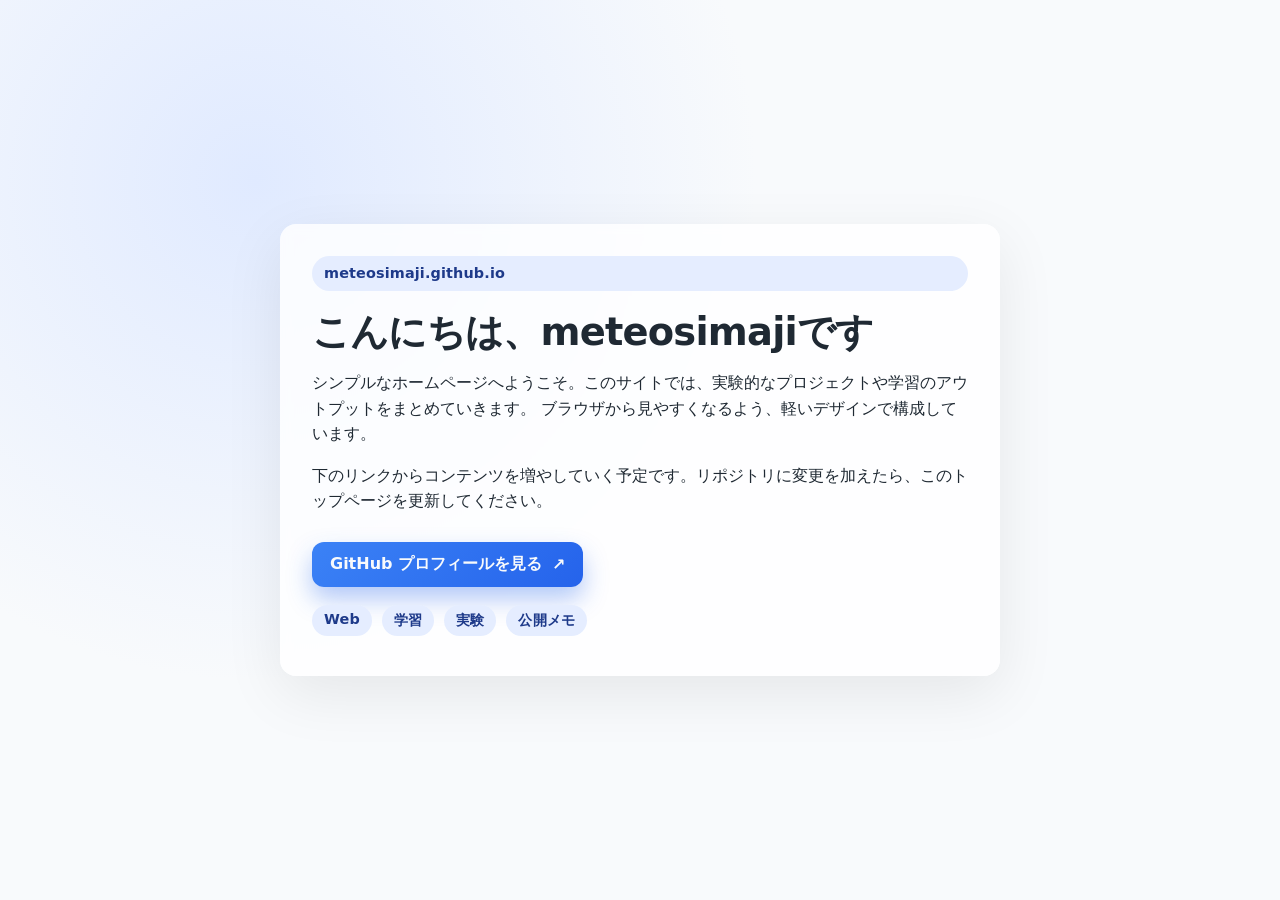
==== index.html @ fefc8fbe "Add simple homepage" ====
<!DOCTYPE html>
<html lang="ja">
<head>
  <meta charset="UTF-8" />
  <meta name="viewport" content="width=device-width, initial-scale=1.0" />
  <title>Welcome to meteosimaji</title>
  <style>
    :root {
      color-scheme: light dark;
      --bg: #f5f7fb;
      --fg: #1f2933;
      --accent: #3b82f6;
      --card: #ffffffcc;
    }

    * {
      box-sizing: border-box;
    }

    body {
      margin: 0;
      min-height: 100vh;
      display: flex;
      align-items: center;
      justify-content: center;
      background: radial-gradient(circle at 20% 20%, #e0eaff, #f8fafc 40%),
        radial-gradient(circle at 80% 0%, #c7d2fe, transparent 35%),
        var(--bg);
      color: var(--fg);
      font-family: "Inter", system-ui, -apple-system, BlinkMacSystemFont, "Segoe UI", sans-serif;
    }

    main {
      background: var(--card);
      backdrop-filter: blur(6px);
      border-radius: 16px;
      padding: 32px;
      max-width: 720px;
      width: 90%;
      box-shadow: 0 18px 60px rgba(0, 0, 0, 0.08);
    }

    h1 {
      margin: 0 0 12px;
      font-size: 2.4rem;
      letter-spacing: -0.02em;
    }

    p {
      line-height: 1.6;
      margin: 0 0 16px;
    }

    .cta {
      display: inline-flex;
      align-items: center;
      gap: 10px;
      margin-top: 12px;
      padding: 12px 18px;
      background: linear-gradient(135deg, var(--accent), #2563eb);
      color: #f8fafc;
      border-radius: 12px;
      text-decoration: none;
      font-weight: 600;
      box-shadow: 0 12px 25px rgba(37, 99, 235, 0.35);
      transition: transform 0.12s ease, box-shadow 0.12s ease;
    }

    .cta:hover {
      transform: translateY(-2px);
      box-shadow: 0 16px 32px rgba(37, 99, 235, 0.4);
    }

    .tags {
      display: flex;
      flex-wrap: wrap;
      gap: 10px;
      margin: 18px 0 8px;
      padding: 0;
      list-style: none;
    }

    .tag {
      padding: 6px 12px;
      background: #e5edff;
      color: #1e3a8a;
      border-radius: 999px;
      font-size: 0.9rem;
      font-weight: 600;
      letter-spacing: 0.01em;
    }
  </style>
</head>
<body>
  <main>
    <p class="tag">meteosimaji.github.io</p>
    <h1>こんにちは、meteosimajiです</h1>
    <p>
      シンプルなホームページへようこそ。このサイトでは、実験的なプロジェクトや学習のアウトプットをまとめていきます。
      ブラウザから見やすくなるよう、軽いデザインで構成しています。
    </p>
    <p>
      下のリンクからコンテンツを増やしていく予定です。リポジトリに変更を加えたら、このトップページを更新してください。
    </p>
    <a class="cta" href="https://github.com/meteosimaji" target="_blank" rel="noreferrer noopener">
      GitHub プロフィールを見る
      <span aria-hidden="true">↗</span>
    </a>
    <ul class="tags" aria-label="現在取り組んでいるテーマ">
      <li class="tag">Web</li>
      <li class="tag">学習</li>
      <li class="tag">実験</li>
      <li class="tag">公開メモ</li>
    </ul>
  </main>
</body>
</html>
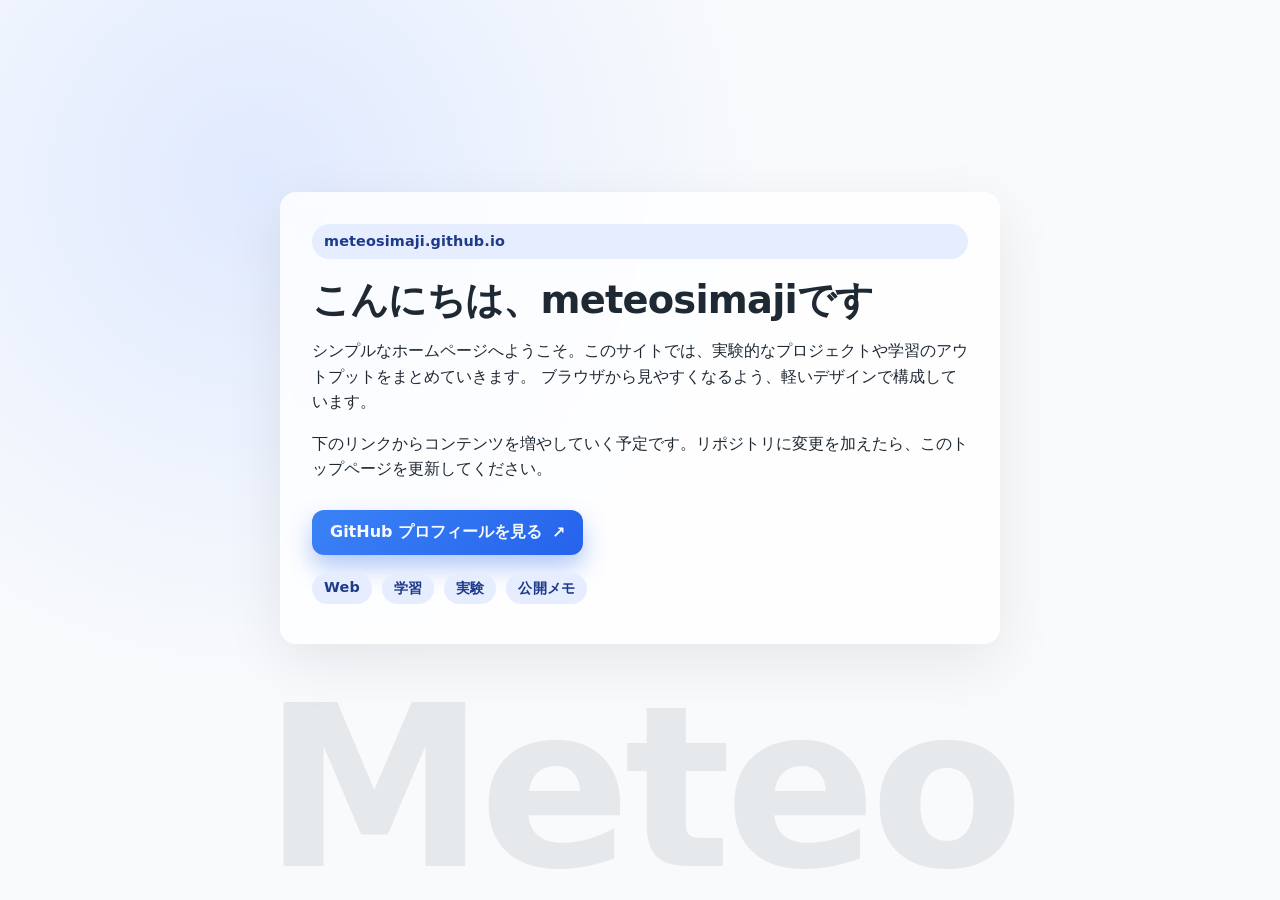
==== commit 3d41c1cd: "Add large Meteo footer wordmark" ====
--- a/index.html
+++ b/index.html
@@ -23,6 +23,8 @@
       display: flex;
       align-items: center;
       justify-content: center;
+      position: relative;
+      padding: 32px 16px 96px;
       background: radial-gradient(circle at 20% 20%, #e0eaff, #f8fafc 40%),
         radial-gradient(circle at 80% 0%, #c7d2fe, transparent 35%),
         var(--bg);
@@ -36,8 +38,9 @@
       border-radius: 16px;
       padding: 32px;
       max-width: 720px;
-      width: 90%;
+      width: 100%;
       box-shadow: 0 18px 60px rgba(0, 0, 0, 0.08);
+      z-index: 1;
     }
 
     h1 {
@@ -89,6 +92,21 @@
       font-weight: 600;
       letter-spacing: 0.01em;
     }
+
+    .footer-brand {
+      position: fixed;
+      inset: auto 0 0;
+      padding: 0 18px 8px;
+      font-size: clamp(4rem, 20vw, 14rem);
+      font-weight: 900;
+      letter-spacing: -0.03em;
+      color: rgba(31, 41, 51, 0.08);
+      text-align: center;
+      line-height: 0.92;
+      pointer-events: none;
+      user-select: none;
+      mix-blend-mode: multiply;
+    }
   </style>
 </head>
 <body>
@@ -113,5 +131,6 @@
       <li class="tag">公開メモ</li>
     </ul>
   </main>
+  <div class="footer-brand" aria-hidden="true">Meteo</div>
 </body>
 </html>
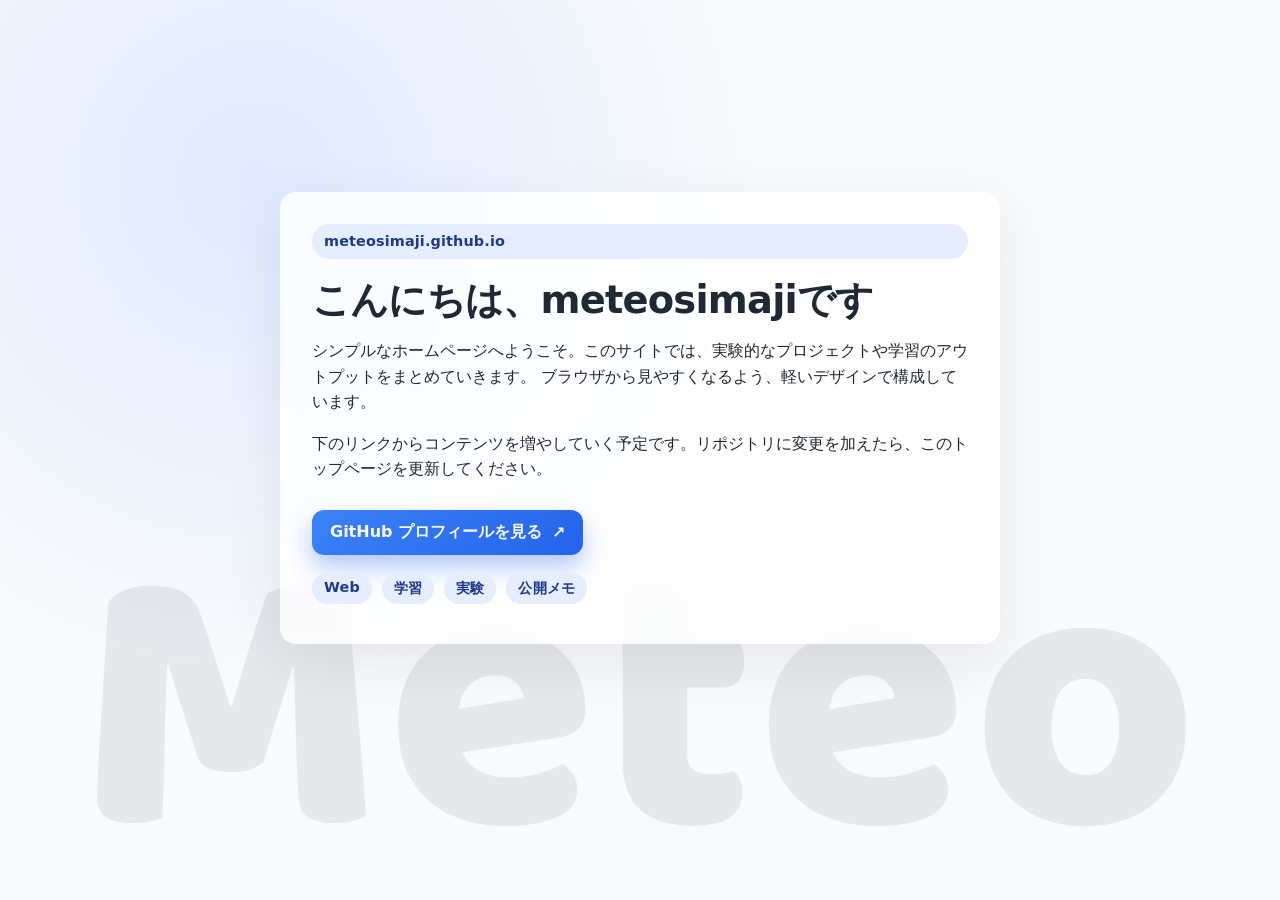
==== commit 5647ce16: "Make footer brand span viewport width" ====
--- a/index.html
+++ b/index.html
@@ -5,6 +5,8 @@
   <meta name="viewport" content="width=device-width, initial-scale=1.0" />
   <title>Welcome to meteosimaji</title>
   <style>
+    @import url("https://fonts.googleapis.com/css2?family=Baloo+2:wght@700;800&display=swap");
+
     :root {
       color-scheme: light dark;
       --bg: #f5f7fb;
@@ -96,16 +98,26 @@
     .footer-brand {
       position: fixed;
       inset: auto 0 0;
-      padding: 0 18px 8px;
-      font-size: clamp(4rem, 20vw, 14rem);
-      font-weight: 900;
-      letter-spacing: -0.03em;
+      padding: 0 10px 10px;
+      font-size: clamp(7rem, 30vw, 24rem);
+      font-family: "Baloo 2", "Inter", system-ui, -apple-system, BlinkMacSystemFont,
+        "Segoe UI", sans-serif;
+      font-weight: 800;
+      letter-spacing: clamp(-0.02em, 0.38vw, 0.36em);
       color: rgba(31, 41, 51, 0.08);
       text-align: center;
       line-height: 0.92;
-      pointer-events: none;
       user-select: none;
       mix-blend-mode: multiply;
+      text-decoration: none;
+      display: block;
+      width: 100%;
+      transition: transform 120ms ease, color 120ms ease;
+    }
+
+    .footer-brand:hover {
+      transform: scale(1.03);
+      color: rgba(31, 41, 51, 0.12);
     }
   </style>
 </head>
@@ -131,6 +143,13 @@
       <li class="tag">公開メモ</li>
     </ul>
   </main>
-  <div class="footer-brand" aria-hidden="true">Meteo</div>
+  <a
+    class="footer-brand"
+    href="https://x.com/meteo_IDT"
+    target="_blank"
+    rel="noreferrer noopener"
+  >
+    Meteo
+  </a>
 </body>
 </html>
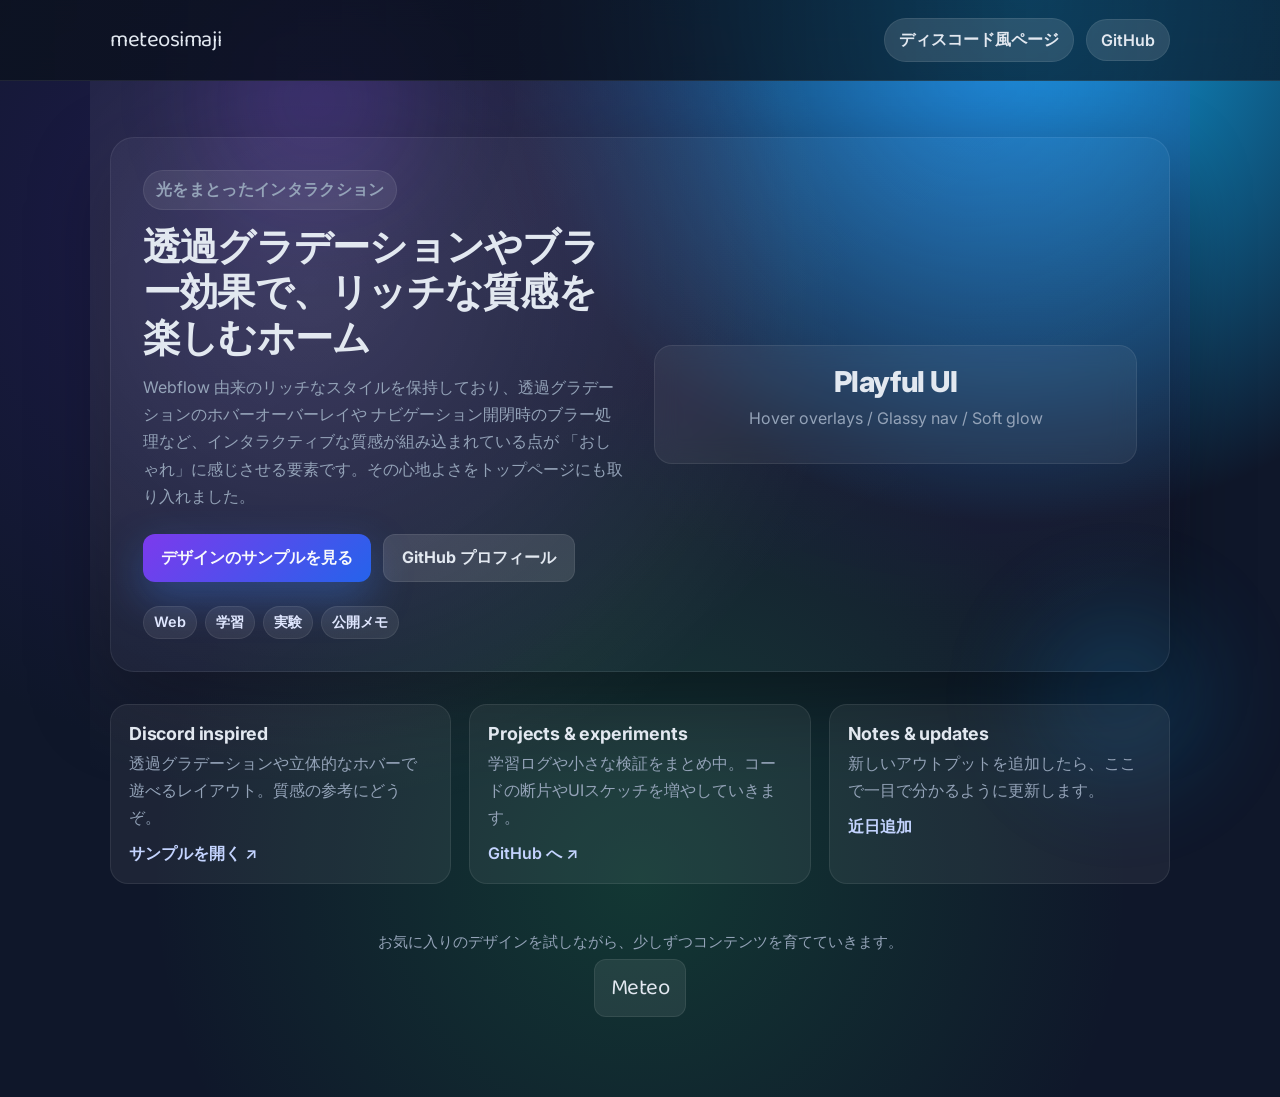
==== commit b08eb17a: "Revamp homepage design" ====
--- a/index.html
+++ b/index.html
@@ -5,14 +5,19 @@
   <meta name="viewport" content="width=device-width, initial-scale=1.0" />
   <title>Welcome to meteosimaji</title>
   <style>
-    @import url("https://fonts.googleapis.com/css2?family=Baloo+2:wght@700;800&display=swap");
+    @import url("https://fonts.googleapis.com/css2?family=Baloo+2:wght@700;800&family=Inter:wght@400;500;600;700&display=swap");
 
     :root {
       color-scheme: light dark;
-      --bg: #f5f7fb;
-      --fg: #1f2933;
-      --accent: #3b82f6;
-      --card: #ffffffcc;
+      --bg: #0f172a;
+      --fg: #e2e8f0;
+      --muted: #94a3b8;
+      --accent: #7c3aed;
+      --accent-2: #2563eb;
+      --card: rgba(255, 255, 255, 0.06);
+      --stroke: rgba(255, 255, 255, 0.08);
+      --glass: rgba(255, 255, 255, 0.12);
+      --blur: blur(14px);
     }
 
     * {
@@ -22,134 +27,397 @@
     body {
       margin: 0;
       min-height: 100vh;
-      display: flex;
-      align-items: center;
-      justify-content: center;
-      position: relative;
-      padding: 32px 16px 96px;
-      background: radial-gradient(circle at 20% 20%, #e0eaff, #f8fafc 40%),
-        radial-gradient(circle at 80% 0%, #c7d2fe, transparent 35%),
+      font-family: "Inter", system-ui, -apple-system, BlinkMacSystemFont, "Segoe UI", sans-serif;
+      background: radial-gradient(circle at 20% 20%, #1e1b4b, transparent 40%),
+        radial-gradient(circle at 80% 0%, #0ea5e9, transparent 35%),
+        radial-gradient(circle at 50% 80%, #22c55e30, transparent 45%),
         var(--bg);
       color: var(--fg);
-      font-family: "Inter", system-ui, -apple-system, BlinkMacSystemFont, "Segoe UI", sans-serif;
+      overflow-x: hidden;
+    }
+
+    .glow {
+      position: fixed;
+      inset: -10% auto auto 10%;
+      width: 380px;
+      height: 380px;
+      background: radial-gradient(circle, #7c3aed55 0%, transparent 60%);
+      filter: blur(40px);
+      opacity: 0.7;
+      z-index: 0;
+      animation: drift 16s ease-in-out infinite alternate;
+    }
+
+    .glow.secondary {
+      inset: auto 0 5% auto;
+      width: 320px;
+      height: 320px;
+      background: radial-gradient(circle, #0ea5e955 0%, transparent 60%);
+      animation-duration: 18s;
+    }
+
+    @keyframes drift {
+      from {
+        transform: translateY(-12px) translateX(8px) scale(1);
+      }
+      to {
+        transform: translateY(18px) translateX(-16px) scale(1.06);
+      }
+    }
+
+    header {
+      position: sticky;
+      top: 0;
+      backdrop-filter: var(--blur);
+      background: linear-gradient(90deg, rgba(12, 18, 32, 0.88), rgba(12, 18, 32, 0.65));
+      border-bottom: 1px solid var(--stroke);
+      z-index: 10;
+    }
+
+    nav {
+      max-width: 1100px;
+      margin: 0 auto;
+      padding: 18px 20px;
+      display: flex;
+      align-items: center;
+      justify-content: space-between;
+      gap: 16px;
+    }
+
+    .brand {
+      display: inline-flex;
+      align-items: center;
+      gap: 12px;
+      font-family: "Baloo 2", "Inter", system-ui, -apple-system, BlinkMacSystemFont, "Segoe UI", sans-serif;
+      font-size: 1.4rem;
+      color: var(--fg);
+      text-decoration: none;
+      letter-spacing: -0.02em;
+      transition: transform 120ms ease, color 120ms ease;
+    }
+
+    .brand:hover {
+      color: #fff;
+      transform: translateY(-1px);
+    }
+
+    .nav-links {
+      display: flex;
+      align-items: center;
+      gap: 12px;
+    }
+
+    .pill {
+      padding: 10px 14px;
+      border-radius: 999px;
+      background: var(--glass);
+      border: 1px solid var(--stroke);
+      color: var(--fg);
+      text-decoration: none;
+      font-weight: 600;
+      display: inline-flex;
+      gap: 8px;
+      align-items: center;
+      transition: background 120ms ease, transform 120ms ease, border-color 120ms ease;
+    }
+
+    .pill:hover {
+      transform: translateY(-1px);
+      background: rgba(255, 255, 255, 0.16);
+      border-color: rgba(255, 255, 255, 0.24);
     }
 
     main {
-      background: var(--card);
-      backdrop-filter: blur(6px);
-      border-radius: 16px;
+      position: relative;
+      z-index: 1;
+      max-width: 1100px;
+      margin: 0 auto;
+      padding: 56px 20px 80px;
+    }
+
+    .hero {
+      display: grid;
+      grid-template-columns: repeat(auto-fit, minmax(320px, 1fr));
+      align-items: center;
+      gap: 28px;
       padding: 32px;
-      max-width: 720px;
-      width: 100%;
-      box-shadow: 0 18px 60px rgba(0, 0, 0, 0.08);
+      background: linear-gradient(145deg, rgba(255, 255, 255, 0.04), rgba(255, 255, 255, 0.02));
+      border: 1px solid var(--stroke);
+      border-radius: 24px;
+      box-shadow: 0 30px 80px rgba(0, 0, 0, 0.35);
+      overflow: hidden;
+    }
+
+    .hero::before {
+      content: "";
+      position: absolute;
+      inset: 0;
+      background: radial-gradient(circle at 20% 20%, rgba(255, 255, 255, 0.12), transparent 45%),
+        radial-gradient(circle at 80% 0%, rgba(124, 58, 237, 0.14), transparent 40%);
+      pointer-events: none;
+      z-index: 0;
+    }
+
+    .hero-content {
+      position: relative;
       z-index: 1;
+      display: grid;
+      gap: 14px;
+    }
+
+    .eyebrow {
+      display: inline-flex;
+      align-items: center;
+      gap: 10px;
+      padding: 8px 12px;
+      border-radius: 999px;
+      background: rgba(255, 255, 255, 0.08);
+      border: 1px solid var(--stroke);
+      color: var(--muted);
+      font-weight: 600;
+      width: fit-content;
+      letter-spacing: 0.02em;
     }
 
     h1 {
-      margin: 0 0 12px;
-      font-size: 2.4rem;
+      margin: 0;
+      font-size: clamp(2rem, 3vw, 2.8rem);
       letter-spacing: -0.02em;
+      line-height: 1.18;
     }
 
     p {
-      line-height: 1.6;
-      margin: 0 0 16px;
+      margin: 0;
+      line-height: 1.7;
+      color: var(--muted);
+    }
+
+    .hero-cta {
+      display: flex;
+      flex-wrap: wrap;
+      gap: 12px;
+      margin-top: 10px;
     }
 
     .cta {
       display: inline-flex;
       align-items: center;
       gap: 10px;
-      margin-top: 12px;
       padding: 12px 18px;
-      background: linear-gradient(135deg, var(--accent), #2563eb);
+      background: linear-gradient(135deg, var(--accent), var(--accent-2));
       color: #f8fafc;
       border-radius: 12px;
       text-decoration: none;
+      font-weight: 700;
+      box-shadow: 0 16px 40px rgba(59, 130, 246, 0.35);
+      transition: transform 120ms ease, box-shadow 120ms ease;
+    }
+
+    .cta:hover {
+      transform: translateY(-2px) scale(1.01);
+      box-shadow: 0 20px 48px rgba(37, 99, 235, 0.45);
+    }
+
+    .ghost {
+      border: 1px solid var(--stroke);
+      background: var(--glass);
+      color: var(--fg);
+      box-shadow: none;
+    }
+
+    .ghost:hover {
+      background: rgba(255, 255, 255, 0.18);
+      box-shadow: none;
+    }
+
+    .grid {
+      margin-top: 32px;
+      display: grid;
+      grid-template-columns: repeat(auto-fit, minmax(260px, 1fr));
+      gap: 18px;
+    }
+
+    .card {
+      position: relative;
+      padding: 18px;
+      border-radius: 18px;
+      background: var(--card);
+      border: 1px solid var(--stroke);
+      overflow: hidden;
+      transition: transform 140ms ease, border-color 140ms ease, box-shadow 140ms ease;
+    }
+
+    .card::before {
+      content: "";
+      position: absolute;
+      inset: 0;
+      background: radial-gradient(circle at 20% 20%, rgba(124, 58, 237, 0.12), transparent 45%);
+      opacity: 0;
+      transition: opacity 140ms ease;
+      pointer-events: none;
+    }
+
+    .card:hover {
+      transform: translateY(-4px);
+      border-color: rgba(255, 255, 255, 0.18);
+      box-shadow: 0 18px 42px rgba(0, 0, 0, 0.3);
+    }
+
+    .card:hover::before {
+      opacity: 1;
+    }
+
+    .card h2 {
+      margin: 0 0 6px;
+      font-size: 1.12rem;
+      letter-spacing: -0.01em;
+    }
+
+    .card p {
+      color: var(--muted);
+      margin-bottom: 12px;
+    }
+
+    .card a {
+      color: #c4d4ff;
+      text-decoration: none;
       font-weight: 600;
-      box-shadow: 0 12px 25px rgba(37, 99, 235, 0.35);
-      transition: transform 0.12s ease, box-shadow 0.12s ease;
-    }
-
-    .cta:hover {
-      transform: translateY(-2px);
-      box-shadow: 0 16px 32px rgba(37, 99, 235, 0.4);
-    }
-
-    .tags {
+    }
+
+    .tag-row {
       display: flex;
+      gap: 8px;
       flex-wrap: wrap;
-      gap: 10px;
-      margin: 18px 0 8px;
-      padding: 0;
-      list-style: none;
+      margin-top: 10px;
     }
 
     .tag {
-      padding: 6px 12px;
-      background: #e5edff;
-      color: #1e3a8a;
+      padding: 6px 10px;
+      background: rgba(255, 255, 255, 0.08);
       border-radius: 999px;
+      color: #e0e7ff;
+      font-weight: 600;
       font-size: 0.9rem;
-      font-weight: 600;
-      letter-spacing: 0.01em;
+      border: 1px solid var(--stroke);
+    }
+
+    footer {
+      margin-top: 48px;
+      text-align: center;
+      color: var(--muted);
+      font-size: 0.95rem;
     }
 
     .footer-brand {
-      position: fixed;
-      inset: auto 0 0;
-      padding: 0 10px 10px;
-      font-size: clamp(7rem, 30vw, 24rem);
-      font-family: "Baloo 2", "Inter", system-ui, -apple-system, BlinkMacSystemFont,
-        "Segoe UI", sans-serif;
-      font-weight: 800;
-      letter-spacing: clamp(-0.02em, 0.38vw, 0.36em);
-      color: rgba(31, 41, 51, 0.08);
-      text-align: center;
-      line-height: 0.92;
-      user-select: none;
-      mix-blend-mode: multiply;
+      display: inline-flex;
+      align-items: center;
+      justify-content: center;
+      margin-top: 6px;
+      padding: 10px 16px;
+      border-radius: 12px;
       text-decoration: none;
-      display: block;
-      width: 100%;
-      transition: transform 120ms ease, color 120ms ease;
+      color: var(--fg);
+      font-family: "Baloo 2", "Inter", system-ui, -apple-system, BlinkMacSystemFont, "Segoe UI", sans-serif;
+      font-size: 1.4rem;
+      letter-spacing: -0.02em;
+      background: rgba(255, 255, 255, 0.08);
+      border: 1px solid var(--stroke);
+      transition: transform 120ms ease, background 120ms ease;
     }
 
     .footer-brand:hover {
-      transform: scale(1.03);
-      color: rgba(31, 41, 51, 0.12);
+      transform: translateY(-1px);
+      background: rgba(255, 255, 255, 0.14);
+    }
+
+    @media (max-width: 600px) {
+      nav {
+        flex-direction: column;
+        align-items: flex-start;
+      }
+
+      .nav-links {
+        width: 100%;
+        justify-content: space-between;
+      }
+
+      .hero {
+        padding: 24px;
+      }
     }
   </style>
 </head>
 <body>
+  <div class="glow"></div>
+  <div class="glow secondary"></div>
+  <header>
+    <nav>
+      <a class="brand" href="#">meteosimaji</a>
+      <div class="nav-links">
+        <a class="pill" href="discord.html">ディスコード風ページ</a>
+        <a class="pill" href="https://github.com/meteosimaji" target="_blank" rel="noreferrer noopener">GitHub</a>
+      </div>
+    </nav>
+  </header>
+
   <main>
-    <p class="tag">meteosimaji.github.io</p>
-    <h1>こんにちは、meteosimajiです</h1>
-    <p>
-      シンプルなホームページへようこそ。このサイトでは、実験的なプロジェクトや学習のアウトプットをまとめていきます。
-      ブラウザから見やすくなるよう、軽いデザインで構成しています。
-    </p>
-    <p>
-      下のリンクからコンテンツを増やしていく予定です。リポジトリに変更を加えたら、このトップページを更新してください。
-    </p>
-    <a class="cta" href="https://github.com/meteosimaji" target="_blank" rel="noreferrer noopener">
-      GitHub プロフィールを見る
-      <span aria-hidden="true">↗</span>
-    </a>
-    <ul class="tags" aria-label="現在取り組んでいるテーマ">
-      <li class="tag">Web</li>
-      <li class="tag">学習</li>
-      <li class="tag">実験</li>
-      <li class="tag">公開メモ</li>
-    </ul>
+    <section class="hero">
+      <div class="hero-content">
+        <span class="eyebrow">光をまとったインタラクション</span>
+        <h1>透過グラデーションやブラー効果で、リッチな質感を楽しむホーム</h1>
+        <p>
+          Webflow 由来のリッチなスタイルを保持しており、透過グラデーションのホバーオーバーレイや
+          ナビゲーション開閉時のブラー処理など、インタラクティブな質感が組み込まれている点が
+          「おしゃれ」に感じさせる要素です。その心地よさをトップページにも取り入れました。
+        </p>
+        <div class="hero-cta">
+          <a class="cta" href="discord.html">デザインのサンプルを見る</a>
+          <a class="cta ghost" href="https://github.com/meteosimaji" target="_blank" rel="noreferrer noopener">GitHub プロフィール</a>
+        </div>
+        <div class="tag-row" aria-label="現在取り組んでいるテーマ">
+          <span class="tag">Web</span>
+          <span class="tag">学習</span>
+          <span class="tag">実験</span>
+          <span class="tag">公開メモ</span>
+        </div>
+      </div>
+      <div class="hero-visual" aria-hidden="true">
+        <div class="card" style="height:100%; backdrop-filter: blur(12px); display:grid; place-content:center; text-align:center;">
+          <div style="font-size:1.8rem; font-weight:800; letter-spacing:-0.02em;">Playful UI</div>
+          <p style="margin-top:6px; color:var(--muted);">Hover overlays / Glassy nav / Soft glow</p>
+        </div>
+      </div>
+    </section>
+
+    <section class="grid" aria-label="最新コンテンツ">
+      <article class="card">
+        <h2>Discord inspired</h2>
+        <p>透過グラデーションや立体的なホバーで遊べるレイアウト。質感の参考にどうぞ。</p>
+        <a href="discord.html">サンプルを開く ↗</a>
+      </article>
+      <article class="card">
+        <h2>Projects &amp; experiments</h2>
+        <p>学習ログや小さな検証をまとめ中。コードの断片やUIスケッチを増やしていきます。</p>
+        <a href="https://github.com/meteosimaji" target="_blank" rel="noreferrer noopener">GitHub へ ↗</a>
+      </article>
+      <article class="card">
+        <h2>Notes &amp; updates</h2>
+        <p>新しいアウトプットを追加したら、ここで一目で分かるように更新します。</p>
+        <a href="#">近日追加</a>
+      </article>
+    </section>
+
+    <footer>
+      <div>お気に入りのデザインを試しながら、少しずつコンテンツを育てていきます。</div>
+      <a
+        class="footer-brand"
+        href="https://x.com/meteo_IDT"
+        target="_blank"
+        rel="noreferrer noopener"
+      >
+        Meteo
+      </a>
+    </footer>
   </main>
-  <a
-    class="footer-brand"
-    href="https://x.com/meteo_IDT"
-    target="_blank"
-    rel="noreferrer noopener"
-  >
-    Meteo
-  </a>
 </body>
 </html>
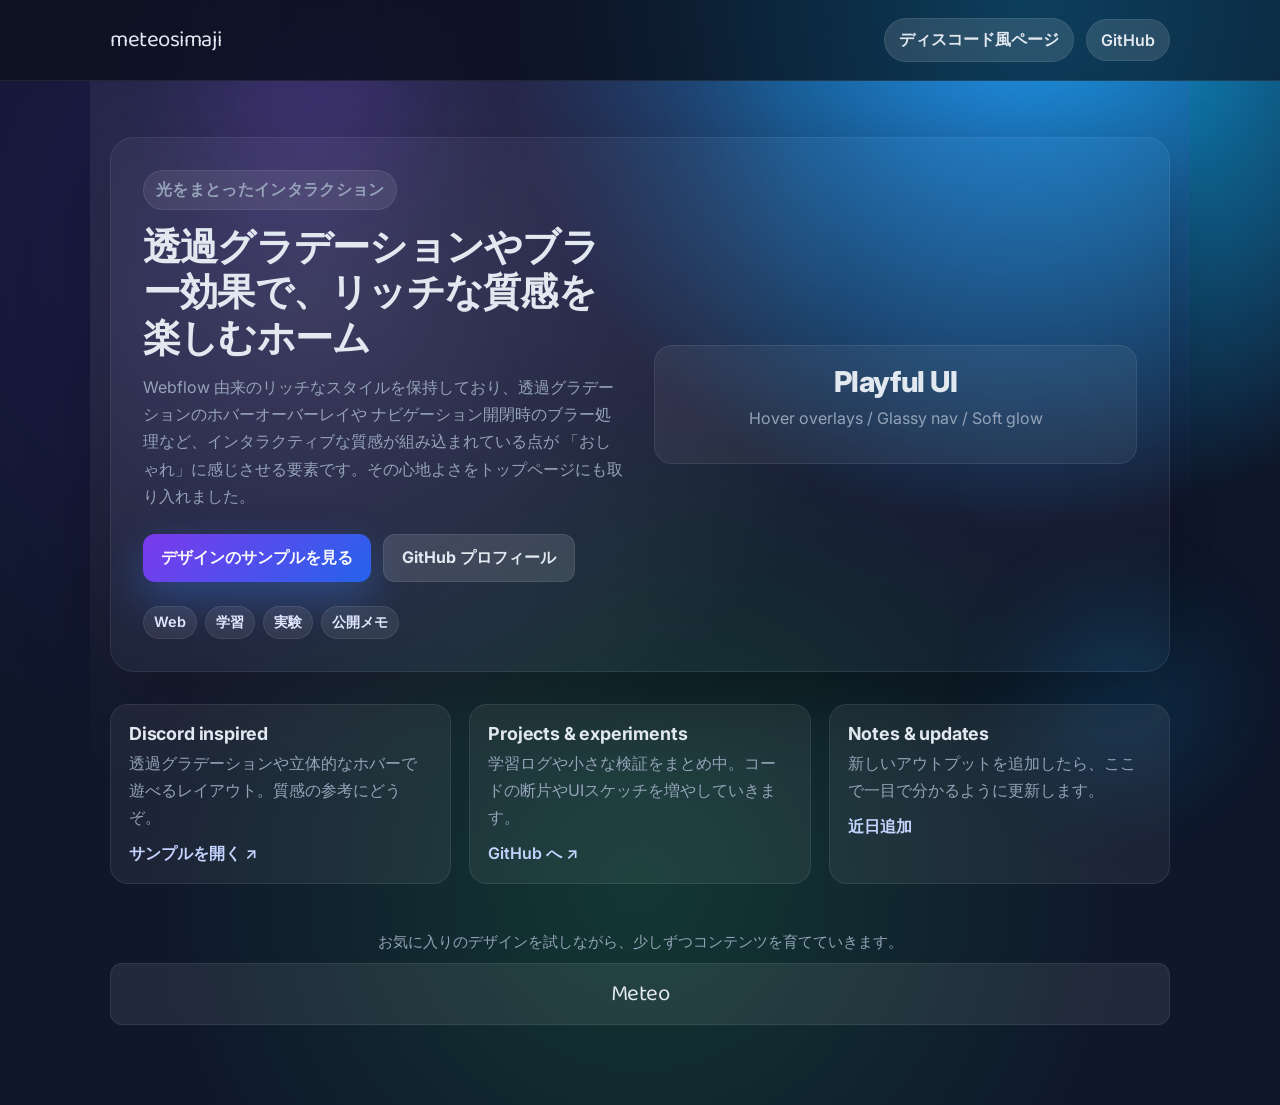
==== commit 60342bd4: "Make footer Meteo link full width" ====
--- a/index.html
+++ b/index.html
@@ -309,12 +309,12 @@
     }
 
     .footer-brand {
-      display: inline-flex;
-      align-items: center;
-      justify-content: center;
-      margin-top: 6px;
-      padding: 10px 16px;
+      display: block;
+      width: 100%;
+      margin-top: 10px;
+      padding: 12px 16px;
       border-radius: 12px;
+      text-align: center;
       text-decoration: none;
       color: var(--fg);
       font-family: "Baloo 2", "Inter", system-ui, -apple-system, BlinkMacSystemFont, "Segoe UI", sans-serif;
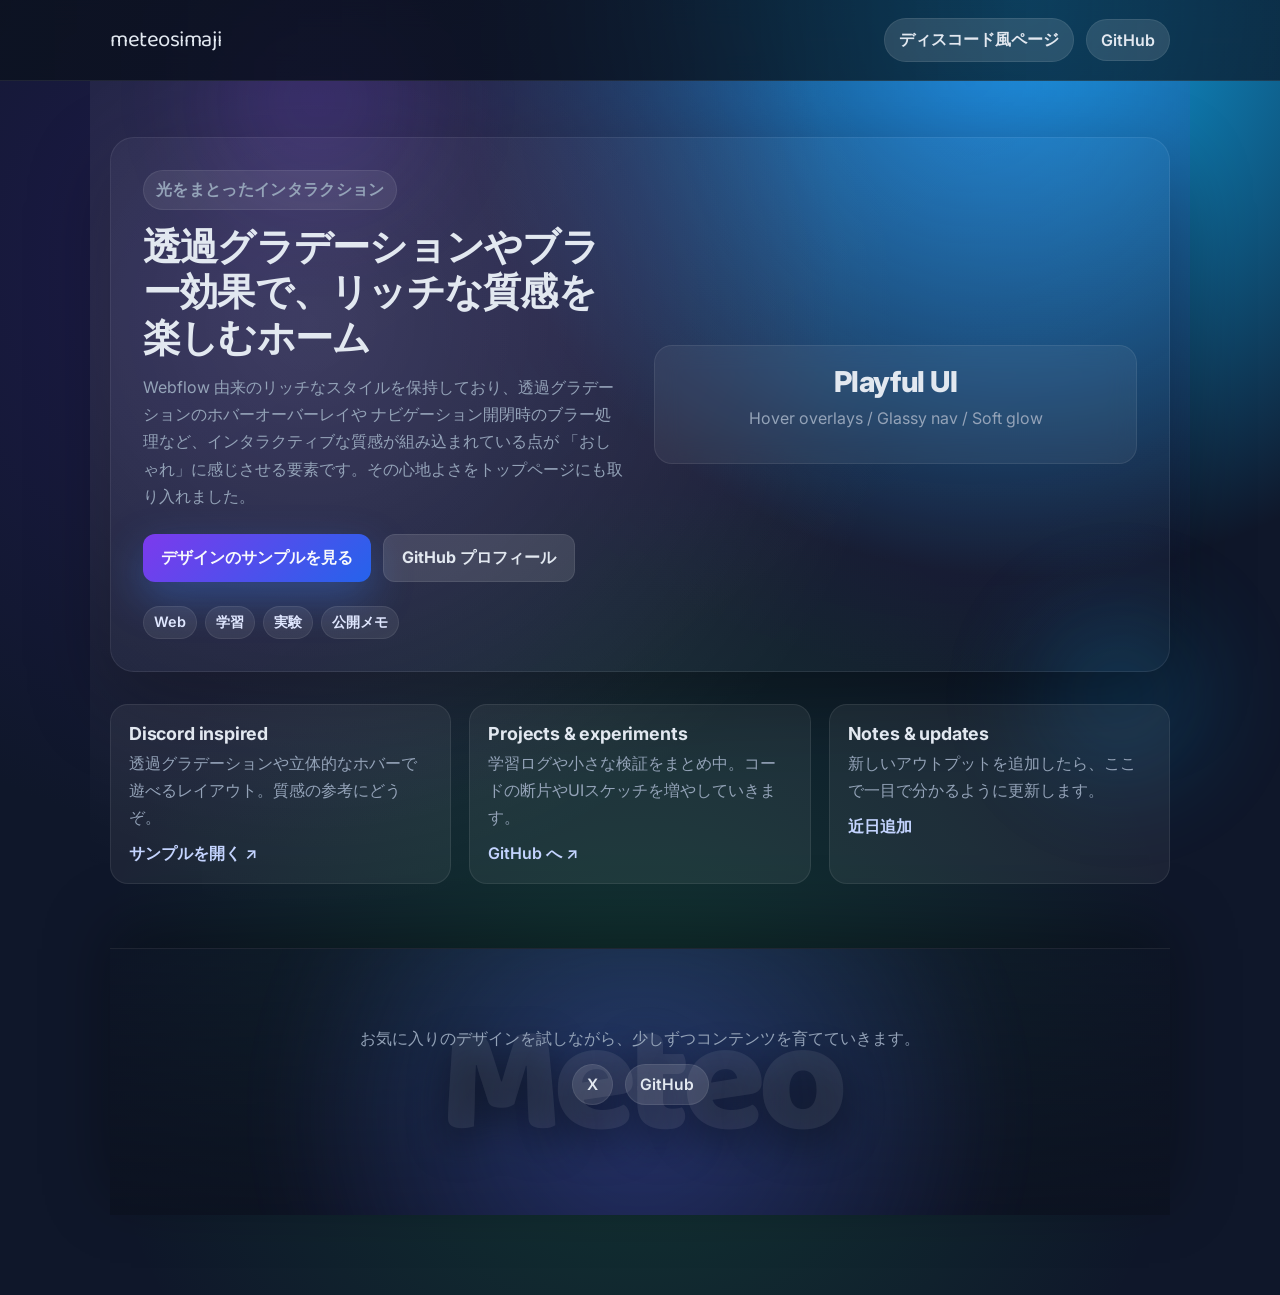
==== commit 9d21d46d: "Restyle footer with full-width Meteo banner" ====
--- a/index.html
+++ b/index.html
@@ -302,32 +302,58 @@
     }
 
     footer {
-      margin-top: 48px;
+      position: relative;
+      margin-top: 64px;
+      padding: 80px 0 110px;
+      overflow: hidden;
+      background: linear-gradient(180deg, rgba(12, 18, 32, 0.4), rgba(12, 18, 32, 0.9));
+      border-top: 1px solid var(--stroke);
+      box-shadow: 0 -20px 60px rgba(0, 0, 0, 0.35);
+    }
+
+    .footer-inner {
+      position: relative;
+      z-index: 1;
+      max-width: 1100px;
+      margin: 0 auto;
+      padding: 0 20px;
       text-align: center;
       color: var(--muted);
-      font-size: 0.95rem;
-    }
-
-    .footer-brand {
-      display: block;
-      width: 100%;
-      margin-top: 10px;
-      padding: 12px 16px;
-      border-radius: 12px;
-      text-align: center;
-      text-decoration: none;
-      color: var(--fg);
+      font-size: 0.98rem;
+    }
+
+    .footer-links {
+      margin-top: 14px;
+      display: flex;
+      justify-content: center;
+      gap: 12px;
+      flex-wrap: wrap;
+    }
+
+    .footer-word {
+      position: absolute;
+      inset: 0;
+      display: grid;
+      place-items: end center;
       font-family: "Baloo 2", "Inter", system-ui, -apple-system, BlinkMacSystemFont, "Segoe UI", sans-serif;
-      font-size: 1.4rem;
-      letter-spacing: -0.02em;
-      background: rgba(255, 255, 255, 0.08);
-      border: 1px solid var(--stroke);
-      transition: transform 120ms ease, background 120ms ease;
-    }
-
-    .footer-brand:hover {
-      transform: translateY(-1px);
-      background: rgba(255, 255, 255, 0.14);
+      font-size: clamp(4.5rem, 12vw, 10rem);
+      font-weight: 800;
+      letter-spacing: -0.05em;
+      color: rgba(255, 255, 255, 0.08);
+      text-transform: none;
+      pointer-events: none;
+      padding-bottom: 8px;
+      text-shadow: 0 14px 40px rgba(0, 0, 0, 0.45);
+    }
+
+    .footer-glow {
+      position: absolute;
+      inset: auto -20% -40% -20%;
+      height: 420px;
+      background: radial-gradient(circle, rgba(124, 58, 237, 0.28) 0%, transparent 50%),
+        radial-gradient(circle, rgba(14, 165, 233, 0.22) 0%, transparent 45%);
+      filter: blur(30px);
+      opacity: 0.8;
     }
 
     @media (max-width: 600px) {
@@ -408,15 +434,15 @@
     </section>
 
     <footer>
-      <div>お気に入りのデザインを試しながら、少しずつコンテンツを育てていきます。</div>
-      <a
-        class="footer-brand"
-        href="https://x.com/meteo_IDT"
-        target="_blank"
-        rel="noreferrer noopener"
-      >
-        Meteo
-      </a>
+      <div class="footer-glow" aria-hidden="true"></div>
+      <div class="footer-word" aria-hidden="true">Meteo</div>
+      <div class="footer-inner">
+        <div>お気に入りのデザインを試しながら、少しずつコンテンツを育てていきます。</div>
+        <div class="footer-links">
+          <a class="pill" href="https://x.com/meteo_IDT" target="_blank" rel="noreferrer noopener">X</a>
+          <a class="pill" href="https://github.com/meteosimaji" target="_blank" rel="noreferrer noopener">GitHub</a>
+        </div>
+      </div>
     </footer>
   </main>
 </body>
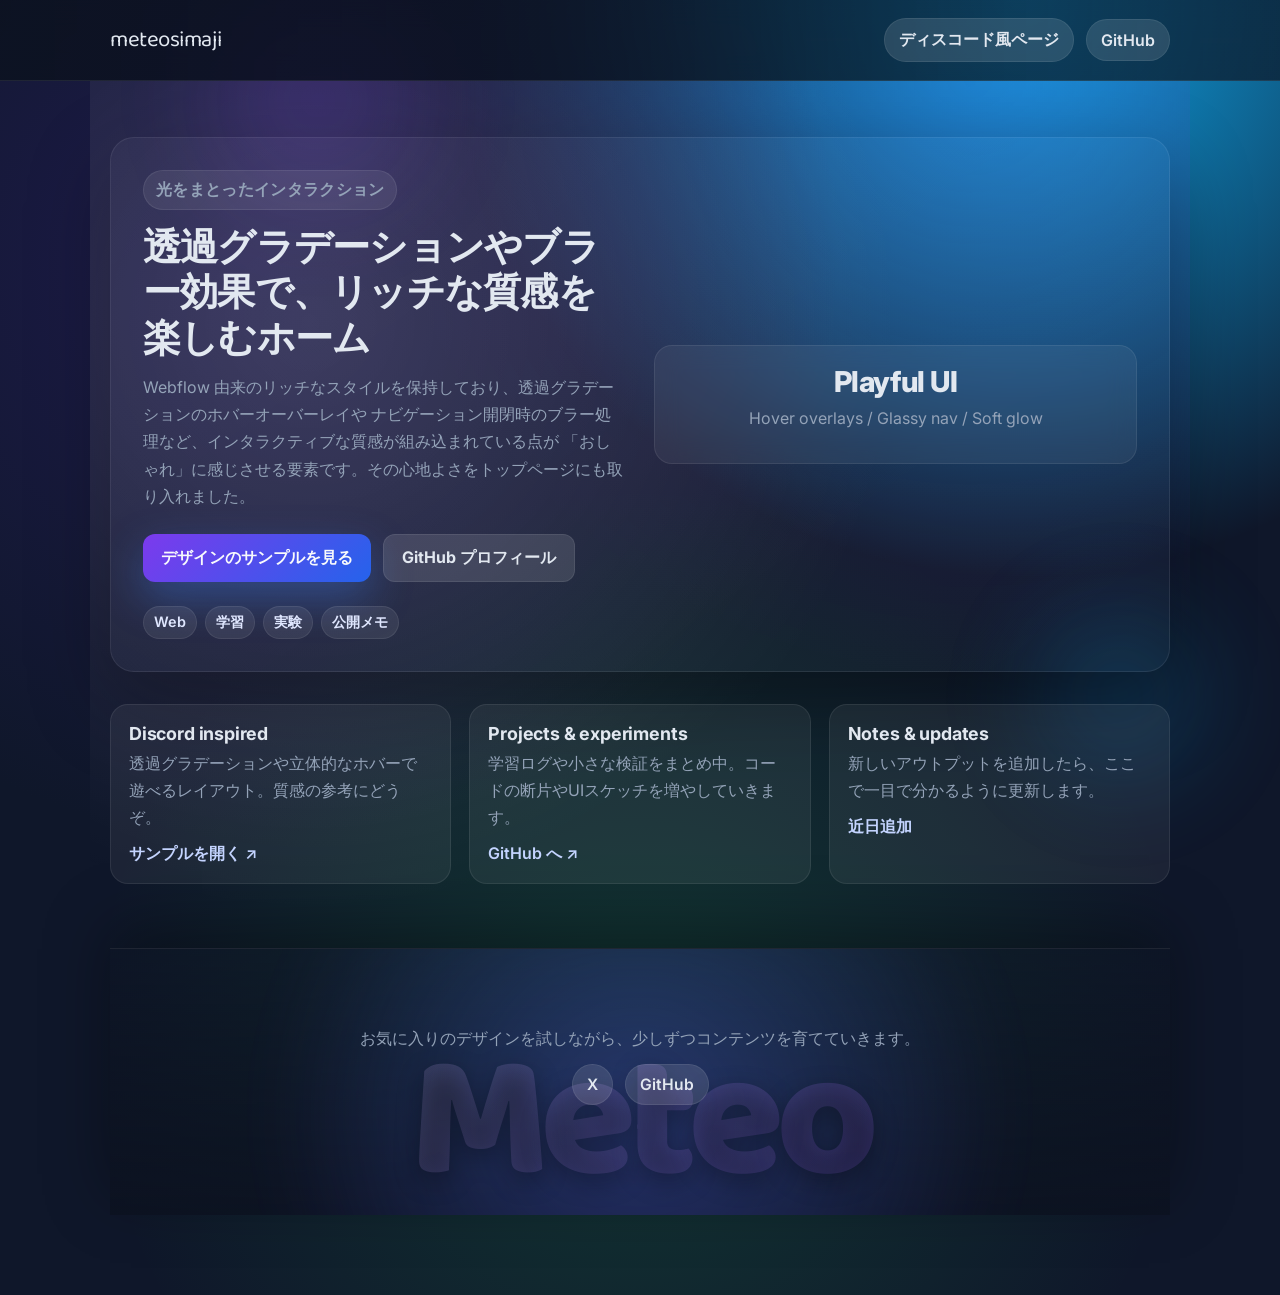
==== commit 420f6590: "Adjust footer Meteo word styling" ====
--- a/index.html
+++ b/index.html
@@ -335,15 +335,20 @@
       inset: 0;
       display: grid;
       place-items: end center;
+      width: 100%;
       font-family: "Baloo 2", "Inter", system-ui, -apple-system, BlinkMacSystemFont, "Segoe UI", sans-serif;
-      font-size: clamp(4.5rem, 12vw, 10rem);
+      font-size: clamp(4.5rem, 20vw, 11rem);
       font-weight: 800;
       letter-spacing: -0.05em;
-      color: rgba(255, 255, 255, 0.08);
       text-transform: none;
       pointer-events: none;
-      padding-bottom: 8px;
-      text-shadow: 0 14px 40px rgba(0, 0, 0, 0.45);
+      padding-bottom: 14px;
+      line-height: 0.9;
+      background: linear-gradient(135deg, rgba(255, 255, 255, 0.16), rgba(124, 58, 237, 0.22));
+      color: transparent;
+      -webkit-background-clip: text;
+      background-clip: text;
+      text-shadow: 0 8px 26px rgba(0, 0, 0, 0.32);
     }
 
     .footer-glow {
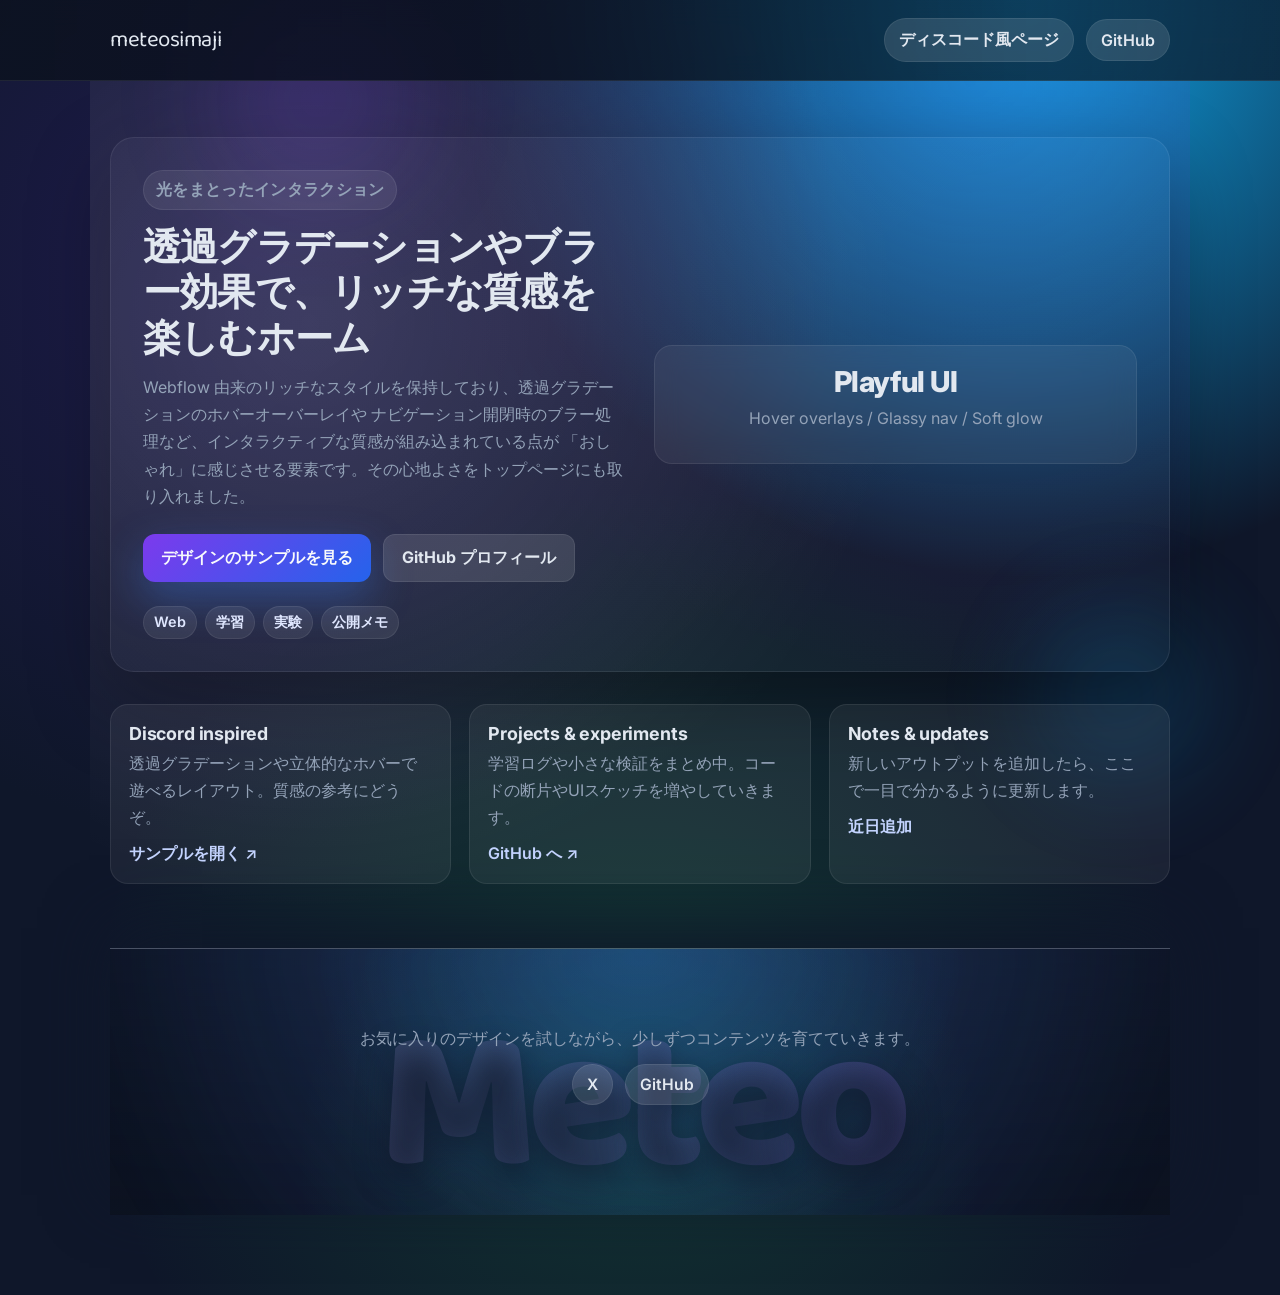
==== commit f7172a6d: "Add animated footer interactions" ====
--- a/index.html
+++ b/index.html
@@ -306,9 +306,12 @@
       margin-top: 64px;
       padding: 80px 0 110px;
       overflow: hidden;
-      background: linear-gradient(180deg, rgba(12, 18, 32, 0.4), rgba(12, 18, 32, 0.9));
-      border-top: 1px solid var(--stroke);
-      box-shadow: 0 -20px 60px rgba(0, 0, 0, 0.35);
+      background:
+        radial-gradient(circle at 50% 0%, rgba(14, 165, 233, 0.22), transparent 55%),
+        radial-gradient(circle at 50% 80%, rgba(34, 197, 94, 0.16), transparent 60%),
+        linear-gradient(180deg, rgba(12, 18, 32, 0.55), rgba(12, 18, 32, 0.96));
+      border-top: 1px solid rgba(148, 163, 184, 0.45);
+      box-shadow: 0 -20px 60px rgba(15, 23, 42, 0.9);
     }
 
     .footer-inner {
@@ -337,28 +340,69 @@
       place-items: end center;
       width: 100%;
       font-family: "Baloo 2", "Inter", system-ui, -apple-system, BlinkMacSystemFont, "Segoe UI", sans-serif;
-      font-size: clamp(4.5rem, 20vw, 11rem);
+      font-size: clamp(4.5rem, 26vw, 12.5rem);
       font-weight: 800;
       letter-spacing: -0.05em;
       text-transform: none;
       pointer-events: none;
-      padding-bottom: 14px;
+      padding-bottom: 18px;
       line-height: 0.9;
-      background: linear-gradient(135deg, rgba(255, 255, 255, 0.16), rgba(124, 58, 237, 0.22));
+      background: linear-gradient(135deg, rgba(148, 163, 184, 0.22), rgba(124, 58, 237, 0.35));
+      background-size: 160% 160%;
       color: transparent;
       -webkit-background-clip: text;
       background-clip: text;
-      text-shadow: 0 8px 26px rgba(0, 0, 0, 0.32);
+      text-shadow: 0 12px 32px rgba(15, 23, 42, 0.7);
+      transition:
+        transform 0.8s cubic-bezier(0.16, 1, 0.3, 1),
+        letter-spacing 0.8s cubic-bezier(0.16, 1, 0.3, 1),
+        background-position 2.4s ease-in-out,
+        text-shadow 0.8s cubic-bezier(0.16, 1, 0.3, 1);
+    }
+
+    footer:hover .footer-word {
+      transform: translateY(6px) scale(1.03);
+      letter-spacing: -0.04em;
+      background-position: 100% 0%;
+      text-shadow: 0 18px 40px rgba(15, 23, 42, 0.95);
     }
 
     .footer-glow {
       position: absolute;
-      inset: auto -20% -40% -20%;
-      height: 420px;
-      background: radial-gradient(circle, rgba(124, 58, 237, 0.28) 0%, transparent 50%),
-        radial-gradient(circle, rgba(14, 165, 233, 0.22) 0%, transparent 45%);
-      filter: blur(30px);
-      opacity: 0.8;
+      inset: auto -30% -45% -30%;
+      height: 460px;
+      background:
+        radial-gradient(circle at 50% 0%, rgba(124, 58, 237, 0.24), transparent 60%),
+        radial-gradient(circle at 50% 15%, rgba(14, 165, 233, 0.2), transparent 60%);
+      filter: blur(40px);
+      opacity: 0.7;
+      will-change: transform, opacity;
+      animation: footerGlowFloat 18s ease-in-out infinite alternate;
+    }
+
+    @keyframes footerGlowFloat {
+      0% {
+        transform: translate3d(0, 12px, 0) scale(1);
+        opacity: 0.6;
+      }
+      50% {
+        transform: translate3d(0, 0, 0) scale(1.06);
+        opacity: 0.9;
+      }
+      100% {
+        transform: translate3d(0, -10px, 0) scale(1.02);
+        opacity: 0.7;
+      }
+    }
+
+    @media (prefers-reduced-motion: reduce) {
+      .footer-glow {
+        animation: none;
+      }
+      .footer-word {
+        transition: none;
+        transform: none;
+      }
     }
 
     @media (max-width: 600px) {
